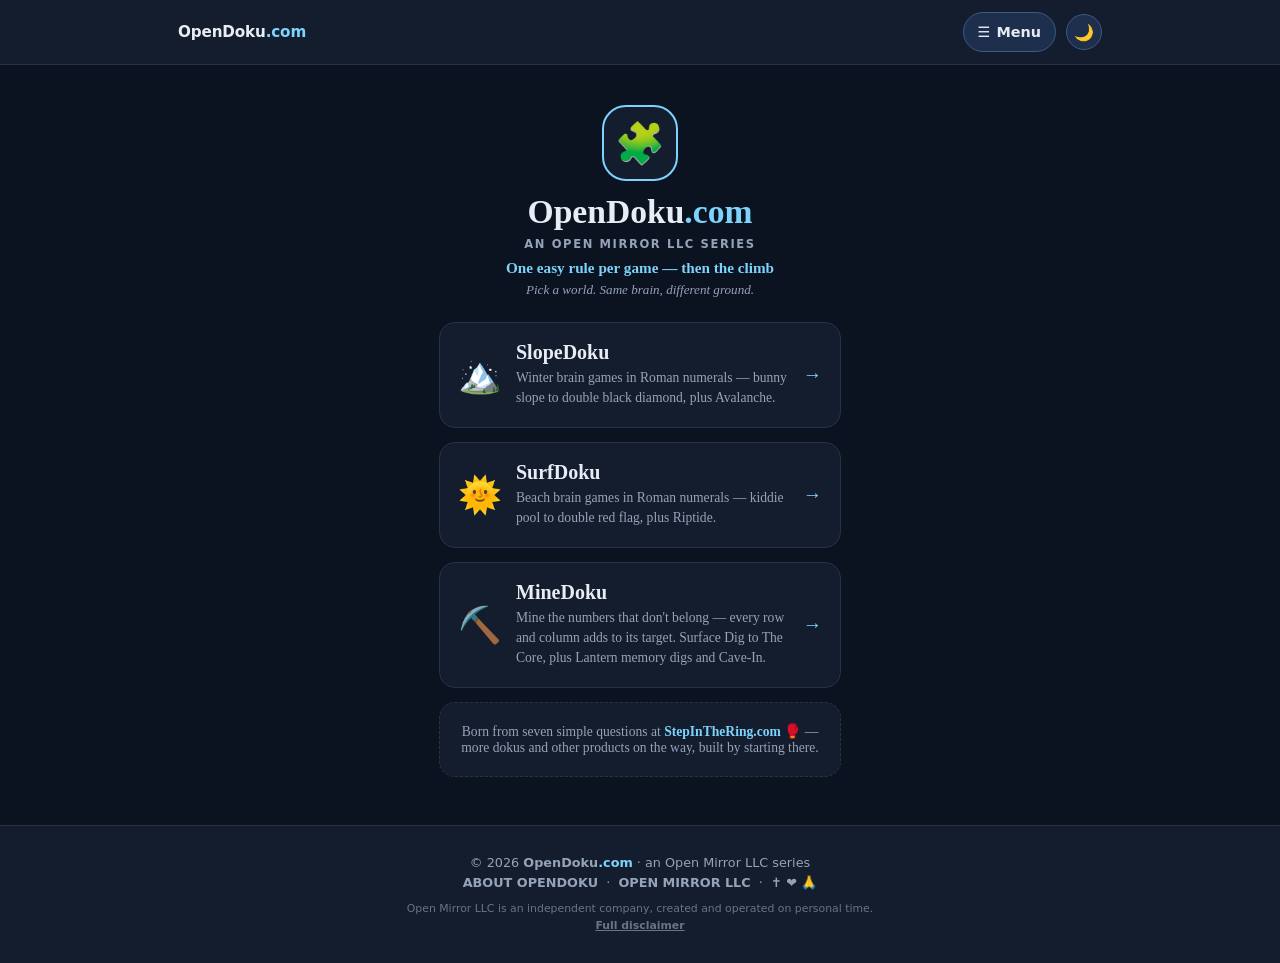
==== index.html @ 44b8541b "Site-first header on the static heads Brand is OpenDoku.com (accent .com) and goes to the games inde" ====
<!DOCTYPE html>
<html lang="en">
<head>
<!-- Google tag (gtag.js) -->
<script async src="https://www.googletagmanager.com/gtag/js?id=G-PLCVJ82B8T"></script>
<script>
  window.dataLayer = window.dataLayer || [];
  function gtag(){dataLayer.push(arguments);}
  gtag('js', new Date());
  gtag('config', 'G-PLCVJ82B8T');
</script>
<meta charset="UTF-8">
<meta name="viewport" content="width=device-width, initial-scale=1.0">
<title>OpenDoku</title>
<meta name="description" content="OpenDoku, the Open Mirror puzzle-games series. SlopeDoku (winter), SurfDoku (beach), and MineDoku (underground number digs) — each starts with one easy rule and climbs. More dokus on the way.">
<meta property="og:title" content="OpenDoku — the puzzle-games family">
<meta property="og:description" content="SlopeDoku, SurfDoku, and more dokus to come — easy starts, two-puzzle summits. An Open Mirror LLC series.">
<link rel="icon" href="data:image/svg+xml,<svg xmlns='http://www.w3.org/2000/svg' viewBox='0 0 100 100'><text y='.9em' font-size='90'>🧩</text></svg>">
<meta name="theme-color" content="#0b1220">
<style>
  :root{
    --bg:#0b1220; --panel:#141d2e; --border:#26324c;
    --ink:#e8edf5; --dim:#94a3b8; --accent:#7dd3fc;
    --btn:#1e2f4d; --btnbd:#3a5a80;
  }
  [data-theme="light"]{
    --bg:#fefcf9; --panel:#ffffff; --border:#e4e4e7;
    --ink:#1c1917; --dim:#57534e; --accent:#0284c7;
    --btn:#f4f4f5; --btnbd:#d4d4d8;
  }
  *{box-sizing:border-box;}
  body{
    margin:0; min-height:100vh; background:var(--bg); color:var(--ink);
    font-family:Georgia,'Times New Roman',serif;
    display:flex; flex-direction:column; align-items:center;
  }
  button{font-family:inherit; color:var(--ink); background:var(--btn); border:1px solid var(--btnbd); border-radius:10px; padding:10px 14px; cursor:pointer;}
  .om-bar{width:100%; background:var(--panel); border-bottom:1px solid var(--border); font-family:system-ui,sans-serif;}
  .om-in{max-width:960px; margin:0 auto; padding:12px 18px; display:flex; align-items:center; justify-content:space-between; gap:10px;}
  .om-bar a{font-weight:800; font-size:.95rem; color:var(--ink); text-decoration:none;}
  .om-bar .right{display:flex; align-items:center; gap:10px;}
  .om-bar .site{font-size:.7rem; font-weight:900; letter-spacing:.18em; color:var(--dim);}
  #themeBtn{border-radius:50%; width:36px; height:36px; padding:0; font-size:1rem;}
  .app{width:100%; max-width:430px; padding:14px 14px 48px; margin:0 auto;}
  .hero{text-align:center; padding:26px 0 10px;}
  .brand{width:76px; height:76px; margin:0 auto 12px; border-radius:24px; background:var(--panel); border:2px solid var(--accent); display:flex; align-items:center; justify-content:center; font-size:2.5rem;}
  h1{font-size:2.1rem; margin:0;}
  h1 span{color:var(--accent);}
  .series{margin:6px 0 0; font-size:.72rem; font-weight:900; letter-spacing:.14em; text-transform:uppercase; color:var(--dim); font-family:system-ui,sans-serif;}
  .tag{margin:8px 0 0; font-size:.95rem; font-weight:bold; color:var(--accent);}
  .sub{margin:5px 0 0; font-size:.82rem; color:var(--dim); font-style:italic;}
  .game{display:block; background:var(--panel); border:1px solid var(--border); border-radius:16px; padding:18px; margin-top:14px; text-decoration:none; color:var(--ink);}
  .game:hover{border-color:var(--accent);}
  .game .row{display:flex; align-items:center; gap:14px;}
  .game .ico{font-size:2.2rem;}
  .game h2{margin:0; font-size:1.25rem;}
  .game p{margin:4px 0 0; font-size:.85rem; color:var(--dim); line-height:1.5;}
  .game .go{margin-left:auto; color:var(--accent); font-weight:bold; font-size:1.2rem;}
  .next{border-style:dashed; text-align:center; color:var(--dim); font-size:.85rem; padding:20px;}
  .om-foot{width:100%; margin-top:auto; background:var(--panel); border-top:1px solid var(--border); font-family:system-ui,sans-serif; font-size:.8rem; color:var(--dim);}
  .om-foot .om-in{display:block; text-align:center; padding:24px 18px 28px;}
  .om-foot a{text-decoration:none; font-weight:900; color:var(--dim);}
  .om-foot p{margin:5px 0;}
  .om-foot .om-disc{font-size:.68rem;opacity:.65;max-width:480px;margin:10px auto 0;line-height:1.6;}
  /* om-fam-standard: match the Open Mirror family menu (pill trigger + rows) */
  #gamesBtn{display:inline-flex; align-items:center; gap:6px; width:auto; min-height:40px; padding:8px 14px; border-radius:999px; font-size:.9rem; font-weight:900; font-family:system-ui,sans-serif;}
  @media(max-width:640px){#gamesBtn .lbl{display:none;}}
  .om-in{position:relative;}
  .menuwrap{position:static; display:inline-flex;}
  #gamesMenu{position:absolute; right:16px; top:calc(100% + 8px); width:230px; max-width:calc(100vw - 2rem); max-height:min(70vh,30rem); overflow-y:auto; overflow-x:hidden; background:var(--panel); border:1px solid var(--border); border-radius:16px; padding:8px; z-index:60; box-shadow:0 20px 40px rgba(0,0,0,.4); font-family:system-ui,sans-serif; text-align:left;}
  #gamesMenu[hidden]{display:none;}
  #gamesMenu a{display:flex; align-items:center; gap:10px; min-height:44px; box-sizing:border-box; padding:10px 14px; border-radius:12px; font-weight:600; font-size:.92rem; color:var(--ink); text-decoration:none;}
  #gamesMenu a:hover{background:var(--btn);}
  #gamesMenu .sep{border-top:1px solid var(--border); margin:6px 4px;}
</style>
  <!-- Refresh starts at the top (Open Mirror family standard): opt out of the
       browser's reload scroll restore only; back/forward + #anchors stay native. -->
  <script>(function(){try{var n=performance.getEntriesByType("navigation")[0];if(!n||n.type!=="reload"||location.hash)return;var armed=true,poll;var disarm=function(){armed=false;clearInterval(poll);removeEventListener("scroll",clamp,true);};var clamp=function(){if(armed&&(window.scrollY||window.scrollX))window.scrollTo(0,0);};addEventListener("scroll",clamp,true);["wheel","touchstart","keydown","pointerdown"].forEach(function(t){addEventListener(t,disarm,{once:true,capture:true,passive:true});});window.scrollTo(0,0);poll=setInterval(clamp,100);addEventListener("load",function(){setTimeout(function(){clamp();disarm();},250);},{once:true});setTimeout(disarm,8000);}catch(e){}})();</script>
</head>
<body data-theme="dark">

<header class="om-bar">
  <div class="om-in">
    <a href="/" style="letter-spacing:-0.01em">OpenDoku<span style="color:var(--accent)">.com</span></a>
    <span class="right">
      <span class="menuwrap">
        <button id="gamesBtn" title="Menu" aria-haspopup="true" aria-expanded="false">☰<span class="lbl"> Menu</span></button>
        <nav id="gamesMenu" hidden>
          <a href="/">🧩 All games</a>
          <a href="/slopedoku/">🏔️ SlopeDoku</a>
          <a href="/surfdoku/">🌞 SurfDoku</a>
          <a href="/minedoku/">⛏️ MineDoku</a>
          <div class="sep" aria-hidden="true"></div>
          <a href="/about/">About OpenDoku</a>
          <div class="sep" aria-hidden="true"></div>
          <a href="https://openmirrorllc.com">🪞 All Open Mirror projects</a>
          <a href="https://crossheartpray.com">✝️ CrossHeartPray</a>
        </nav>
      </span>

      <button id="themeBtn" title="Light / dark">🌙</button>
    </span>
  </div>
</header>

<div class="app">
  <div class="hero">
    <div class="brand" aria-hidden="true">🧩</div>
    <h1>OpenDoku<span>.com</span></h1>
    <p class="series">An Open Mirror LLC series</p>
    <p class="tag">One easy rule per game — then the climb</p>
    <p class="sub">Pick a world. Same brain, different ground.</p>
  </div>

  <a class="game" href="/slopedoku/">
    <div class="row">
      <span class="ico">🏔️</span>
      <span>
        <h2>SlopeDoku</h2>
        <p>Winter brain games in Roman numerals — bunny slope to double black diamond, plus Avalanche.</p>
      </span>
      <span class="go">→</span>
    </div>
  </a>

  <a class="game" href="/surfdoku/">
    <div class="row">
      <span class="ico">🌞</span>
      <span>
        <h2>SurfDoku</h2>
        <p>Beach brain games in Roman numerals — kiddie pool to double red flag, plus Riptide.</p>
      </span>
      <span class="go">→</span>
    </div>
  </a>

    <a class="game" href="/minedoku/">
    <div class="row">
      <span class="ico">⛏️</span>
      <span>
        <h2>MineDoku</h2>
        <p>Mine the numbers that don't belong — every row and column adds to its target. Surface Dig to The Core, plus Lantern memory digs and Cave-In.</p>
      </span>
      <span class="go">→</span>
    </div>
  </a>

<!-- __DOKU_CARDS_END__ : the StepInTheRing Game Engine inserts new game cards
       above this marker when it publishes a doku. Don't remove it. -->
  <div class="game next">
    Born from seven simple questions at
    <a href="https://stepinthering.com" style="color:var(--accent); font-weight:bold; text-decoration:none">StepInTheRing.com</a> 🥊
    — more dokus and other products on the way, built by starting there.
  </div>
</div>

<footer class="om-foot">
  <div class="om-in">
    <p>© 2026 <b>OpenDoku<span style="color:var(--accent)">.com</span></b> · an Open Mirror LLC series</p>
    <p>
      <a href="/about/">ABOUT OPENDOKU</a>
      &nbsp;·&nbsp;
      <a href="https://openmirrorllc.com" target="_blank" rel="noopener noreferrer">OPEN MIRROR LLC</a>
      &nbsp;·&nbsp;
      <a href="https://crossheartpray.com" target="_blank" rel="noopener noreferrer" title="CrossHeartPray">✝️ ❤️ 🙏</a>
    </p>
    <p class="om-disc"><span style="display:inline-block">Open Mirror LLC is an independent company,</span> <span style="display:inline-block">created and operated on personal time.</span> <a href="https://openmirrorllc.com/disclaimer" target="_blank" rel="noopener noreferrer" style="display:inline-block;font-weight:700;text-decoration:underline">Full disclaimer</a></p>
  </div>
</footer>

<script>
(function(){
  const b=document.getElementById('themeBtn');
  function apply(t){document.body.dataset.theme=t; document.documentElement.dataset.omTheme=t; b.textContent=t==='dark'?'🌙':'☀️';}
  apply(localStorage.getItem('om-theme')==='light'?'light':'dark');
  b.addEventListener('click',()=>{const t=document.body.dataset.theme==='dark'?'light':'dark'; localStorage.setItem('om-theme',t); apply(t);});
})();
</script>
<script>(function(){
  var b=document.getElementById('gamesBtn'), m=document.getElementById('gamesMenu');
  if(!b||!m)return;
  b.addEventListener('click',function(e){e.stopPropagation(); m.hidden=!m.hidden; b.setAttribute('aria-expanded',String(!m.hidden));});
  document.addEventListener('click',function(e){if(!m.hidden && !m.contains(e.target)){m.hidden=true; b.setAttribute('aria-expanded','false');}});
  document.addEventListener('keydown',function(e){if(e.key==='Escape' && !m.hidden){m.hidden=true; b.setAttribute('aria-expanded','false'); b.focus();}});
})();</script>

</body>
</html>
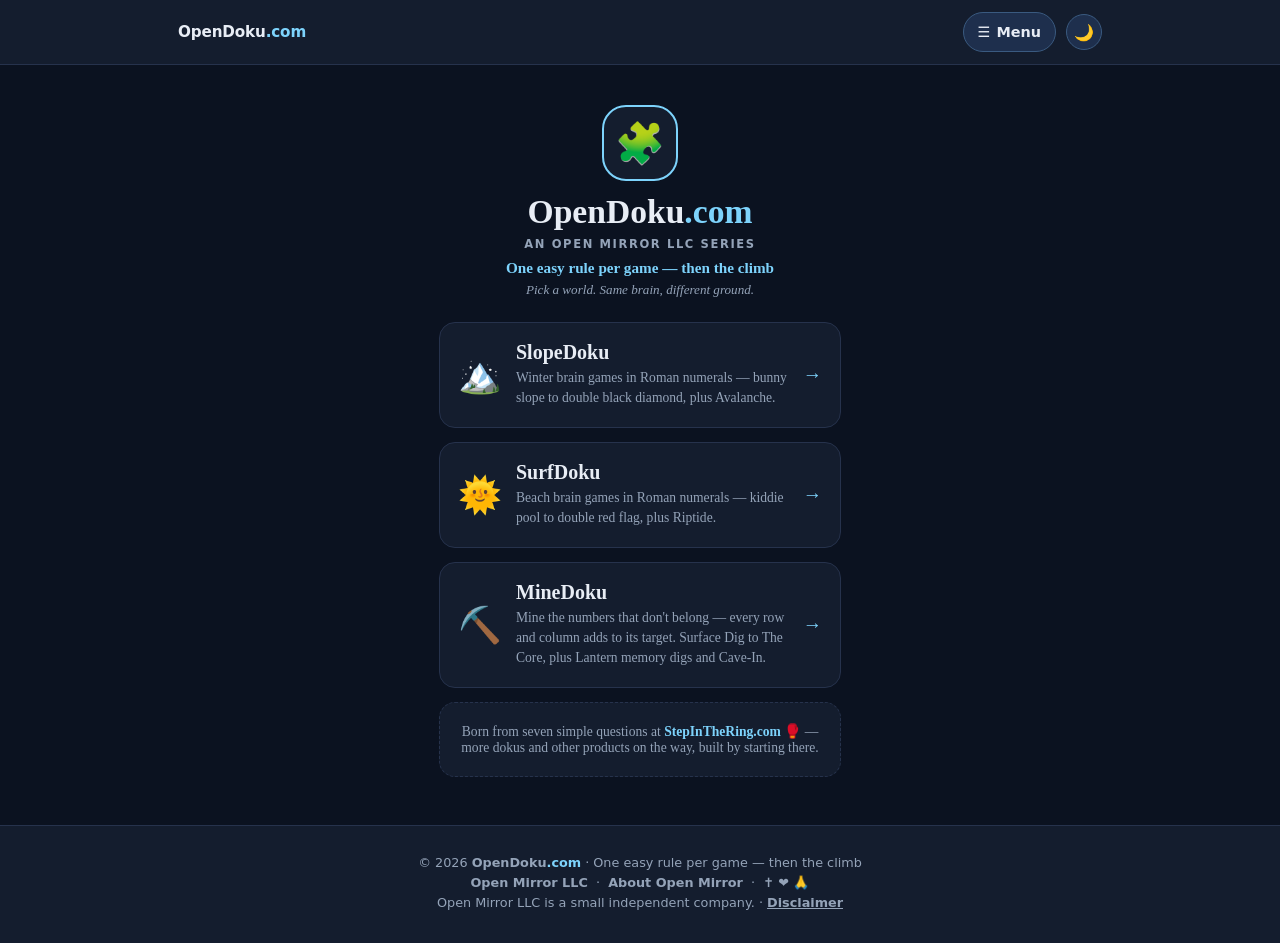
==== commit e44e1a90: "Standardize nav/footer across static games: remove family menu items; apply 3-line footer standard -" ====
--- a/index.html
+++ b/index.html
@@ -16,6 +16,8 @@
 <meta property="og:title" content="OpenDoku — the puzzle-games family">
 <meta property="og:description" content="SlopeDoku, SurfDoku, and more dokus to come — easy starts, two-puzzle summits. An Open Mirror LLC series.">
 <link rel="icon" href="data:image/svg+xml,<svg xmlns='http://www.w3.org/2000/svg' viewBox='0 0 100 100'><text y='.9em' font-size='90'>🧩</text></svg>">
+<link rel="manifest" href="/manifest.json">
+<link rel="apple-touch-icon" href="/icons/apple-touch-icon.png">
 <meta name="theme-color" content="#0b1220">
 <style>
   :root{
@@ -92,9 +94,6 @@
           <a href="/minedoku/">⛏️ MineDoku</a>
           <div class="sep" aria-hidden="true"></div>
           <a href="/about/">About OpenDoku</a>
-          <div class="sep" aria-hidden="true"></div>
-          <a href="https://openmirrorllc.com">🪞 All Open Mirror projects</a>
-          <a href="https://crossheartpray.com">✝️ CrossHeartPray</a>
         </nav>
       </span>
 
@@ -156,15 +155,18 @@
 
 <footer class="om-foot">
   <div class="om-in">
-    <p>© 2026 <b>OpenDoku<span style="color:var(--accent)">.com</span></b> · an Open Mirror LLC series</p>
+    <!-- Line 1: OpenDoku site identity -->
+    <p>© 2026 <b>OpenDoku<span style="color:var(--accent)">.com</span></b> · One easy rule per game — then the climb</p>
+    <!-- Line 2: Family standard — Open Mirror LLC · About Open Mirror · CrossHeartPray -->
     <p>
-      <a href="/about/">ABOUT OPENDOKU</a>
+      <a href="https://openmirrorllc.com" target="_blank" rel="noopener noreferrer">Open Mirror LLC</a>
       &nbsp;·&nbsp;
-      <a href="https://openmirrorllc.com" target="_blank" rel="noopener noreferrer">OPEN MIRROR LLC</a>
+      <a href="https://openmirrorllc.com/about-open-mirror" target="_blank" rel="noopener noreferrer">About Open Mirror</a>
       &nbsp;·&nbsp;
-      <a href="https://crossheartpray.com" target="_blank" rel="noopener noreferrer" title="CrossHeartPray">✝️ ❤️ 🙏</a>
+      <a href="https://crossheartpray.com" target="_blank" rel="noopener noreferrer" title="Visit CrossHeartPray">✝️ ❤️ 🙏</a>
     </p>
-    <p class="om-disc"><span style="display:inline-block">Open Mirror LLC is an independent company,</span> <span style="display:inline-block">created and operated on personal time.</span> <a href="https://openmirrorllc.com/disclaimer" target="_blank" rel="noopener noreferrer" style="display:inline-block;font-weight:700;text-decoration:underline">Full disclaimer</a></p>
+    <!-- Line 3: Family standard — independence statement and disclaimer -->
+    <p><span style="display:inline-block">Open Mirror LLC is a small independent company.</span> <span style="display:inline-block">·</span> <a href="https://openmirrorllc.com/disclaimer" target="_blank" rel="noopener noreferrer" style="font-weight:700;text-decoration:underline">Disclaimer</a></p>
   </div>
 </footer>
 
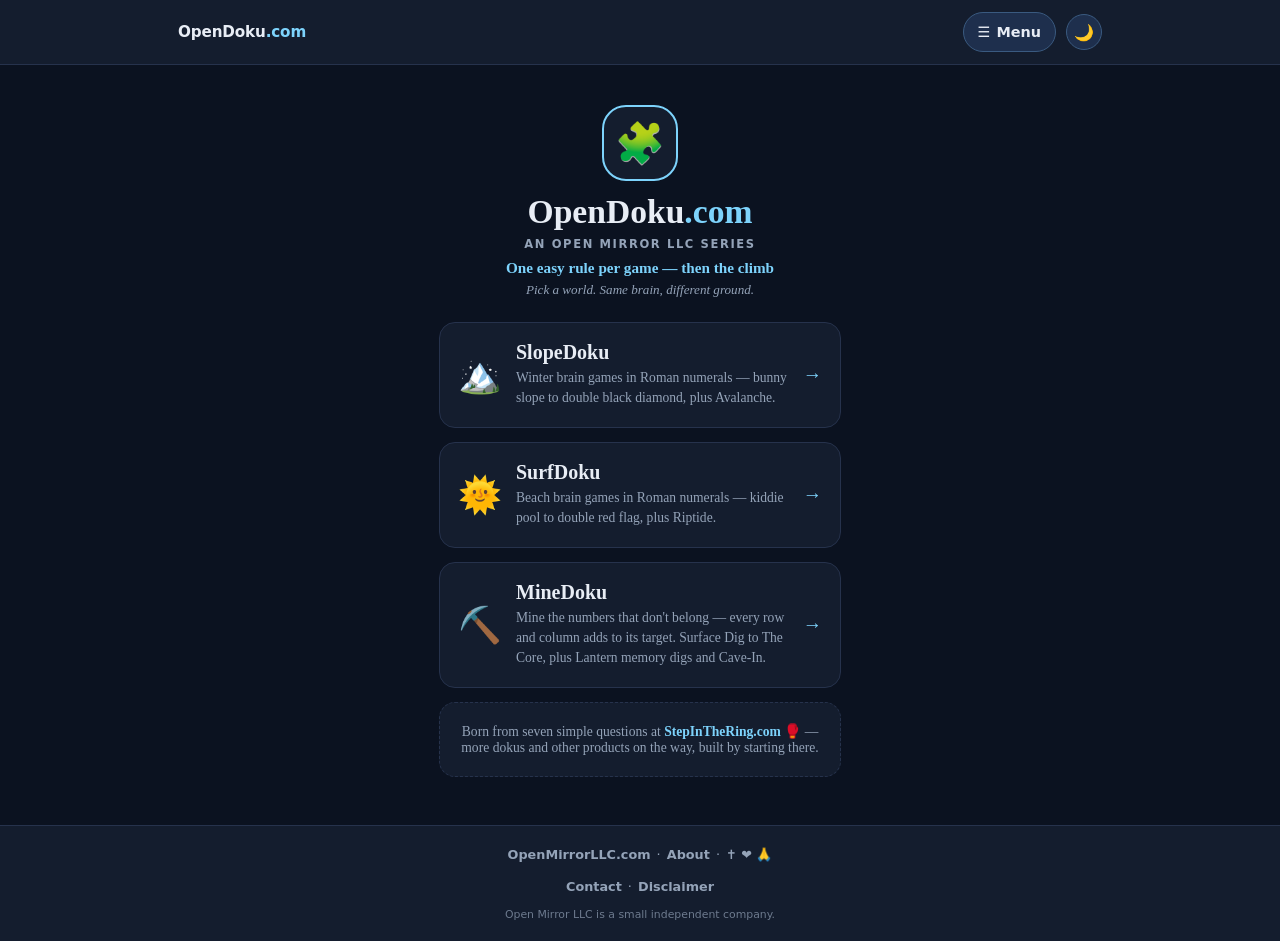
==== commit 769acddf: "Family three-line footer across all pages + About Contact/Disclaimer cards Line 1: OpenMirrorLLC.com" ====
--- a/index.html
+++ b/index.html
@@ -60,10 +60,10 @@
   .game .go{margin-left:auto; color:var(--accent); font-weight:bold; font-size:1.2rem;}
   .next{border-style:dashed; text-align:center; color:var(--dim); font-size:.85rem; padding:20px;}
   .om-foot{width:100%; margin-top:auto; background:var(--panel); border-top:1px solid var(--border); font-family:system-ui,sans-serif; font-size:.8rem; color:var(--dim);}
-  .om-foot .om-in{display:block; text-align:center; padding:24px 18px 28px;}
-  .om-foot a{text-decoration:none; font-weight:900; color:var(--dim);}
+  .om-foot .om-in{display:block; text-align:center; padding:10px 16px calc(18px + env(safe-area-inset-bottom,0px));}
+  .om-foot a{display:inline-block;padding:6px 2px;text-decoration:none; font-weight:900; color:var(--dim);}
   .om-foot p{margin:5px 0;}
-  .om-foot .om-disc{font-size:.68rem;opacity:.65;max-width:480px;margin:10px auto 0;line-height:1.6;}
+  .om-foot .om-sub a{font-weight:700;}.om-foot .om-legal{font-size:.68rem;opacity:.7;margin:6px auto 0;line-height:1.6;}.om-foot a:focus-visible{outline:2px solid var(--dim);outline-offset:2px;}.om-foot a:hover{text-decoration:underline;text-underline-offset:4px;}
   /* om-fam-standard: match the Open Mirror family menu (pill trigger + rows) */
   #gamesBtn{display:inline-flex; align-items:center; gap:6px; width:auto; min-height:40px; padding:8px 14px; border-radius:999px; font-size:.9rem; font-weight:900; font-family:system-ui,sans-serif;}
   @media(max-width:640px){#gamesBtn .lbl{display:none;}}
@@ -155,18 +155,14 @@
 
 <footer class="om-foot">
   <div class="om-in">
-    <!-- Line 1: OpenDoku site identity -->
-    <p>© 2026 <b>OpenDoku<span style="color:var(--accent)">.com</span></b> · One easy rule per game — then the climb</p>
-    <!-- Line 2: Family standard — Open Mirror LLC · About Open Mirror · CrossHeartPray -->
-    <p>
-      <a href="https://openmirrorllc.com" target="_blank" rel="noopener noreferrer">Open Mirror LLC</a>
-      &nbsp;·&nbsp;
-      <a href="https://openmirrorllc.com/about-open-mirror" target="_blank" rel="noopener noreferrer">About Open Mirror</a>
-      &nbsp;·&nbsp;
-      <a href="https://crossheartpray.com" target="_blank" rel="noopener noreferrer" title="Visit CrossHeartPray">✝️ ❤️ 🙏</a>
-    </p>
-    <!-- Line 3: Family standard — independence statement and disclaimer -->
-    <p><span style="display:inline-block">Open Mirror LLC is a small independent company.</span> <span style="display:inline-block">·</span> <a href="https://openmirrorllc.com/disclaimer" target="_blank" rel="noopener noreferrer" style="font-weight:700;text-decoration:underline">Disclaimer</a></p>
+    <nav aria-label="Open Mirror LLC">
+      <p><a href="https://openmirrorllc.com">OpenMirrorLLC.com</a> <span aria-hidden="true">·</span>
+        <a href="/about/">About</a> <span aria-hidden="true">·</span>
+        <a href="https://crossheartpray.com" aria-label="Visit CrossHeartPray"><span aria-hidden="true">✝️ ❤️ 🙏</span></a></p>
+      <p class="om-sub"><a href="/about/#contact">Contact</a> <span aria-hidden="true">·</span>
+        <a href="/about/#disclaimer">Disclaimer</a></p>
+    </nav>
+    <p class="om-legal">Open Mirror LLC is a small independent company.</p>
   </div>
 </footer>
 
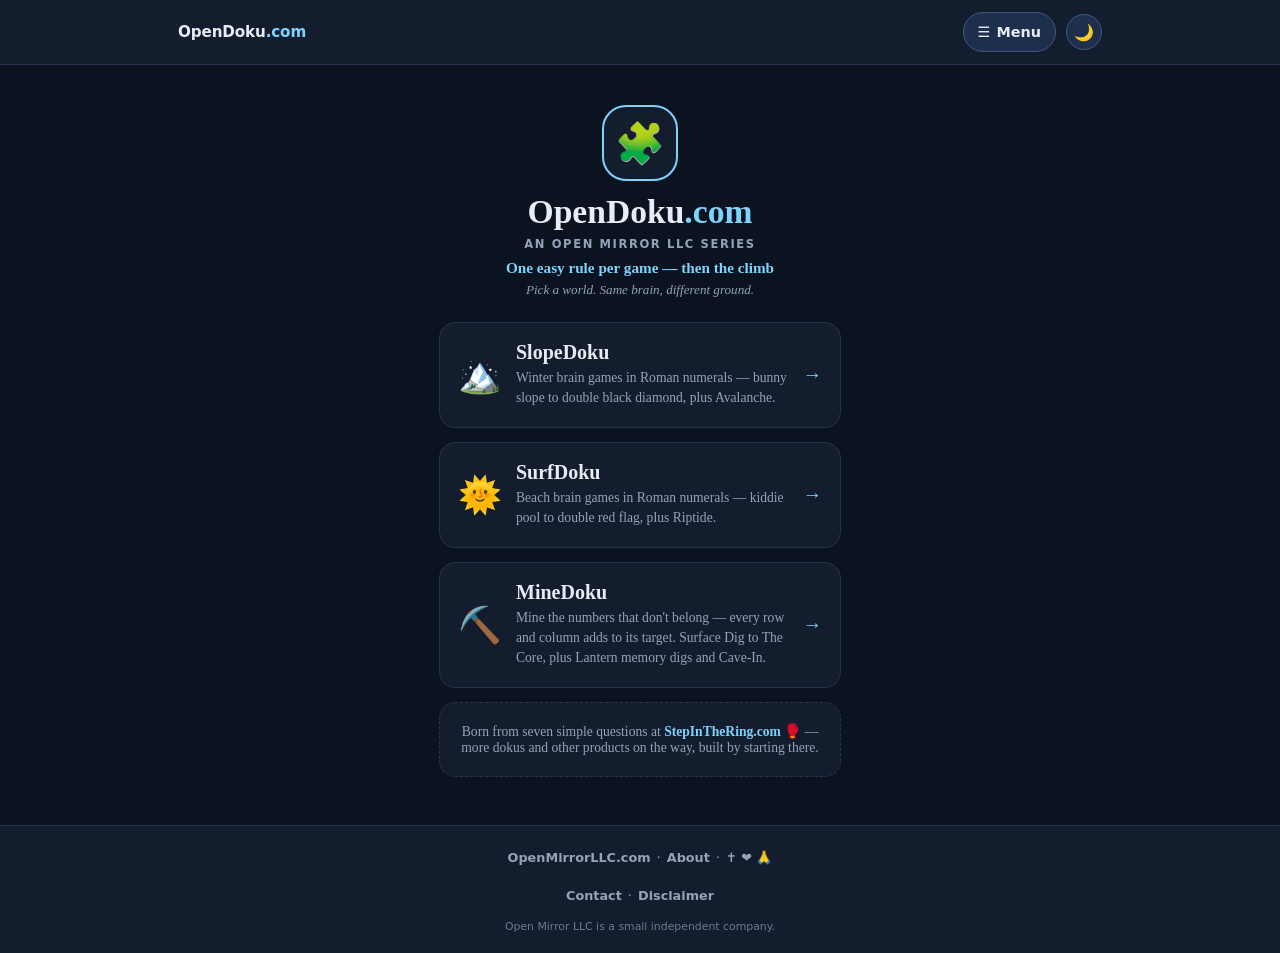
==== commit b3632373: "Footer tap targets: 9px vertical link padding to match the family Co-Authored-By: Claude Fable 5 <no" ====
--- a/index.html
+++ b/index.html
@@ -61,7 +61,7 @@
   .next{border-style:dashed; text-align:center; color:var(--dim); font-size:.85rem; padding:20px;}
   .om-foot{width:100%; margin-top:auto; background:var(--panel); border-top:1px solid var(--border); font-family:system-ui,sans-serif; font-size:.8rem; color:var(--dim);}
   .om-foot .om-in{display:block; text-align:center; padding:10px 16px calc(18px + env(safe-area-inset-bottom,0px));}
-  .om-foot a{display:inline-block;padding:6px 2px;text-decoration:none; font-weight:900; color:var(--dim);}
+  .om-foot a{display:inline-block;padding:9px 2px;text-decoration:none; font-weight:900; color:var(--dim);}
   .om-foot p{margin:5px 0;}
   .om-foot .om-sub a{font-weight:700;}.om-foot .om-legal{font-size:.68rem;opacity:.7;margin:6px auto 0;line-height:1.6;}.om-foot a:focus-visible{outline:2px solid var(--dim);outline-offset:2px;}.om-foot a:hover{text-decoration:underline;text-underline-offset:4px;}
   /* om-fam-standard: match the Open Mirror family menu (pill trigger + rows) */
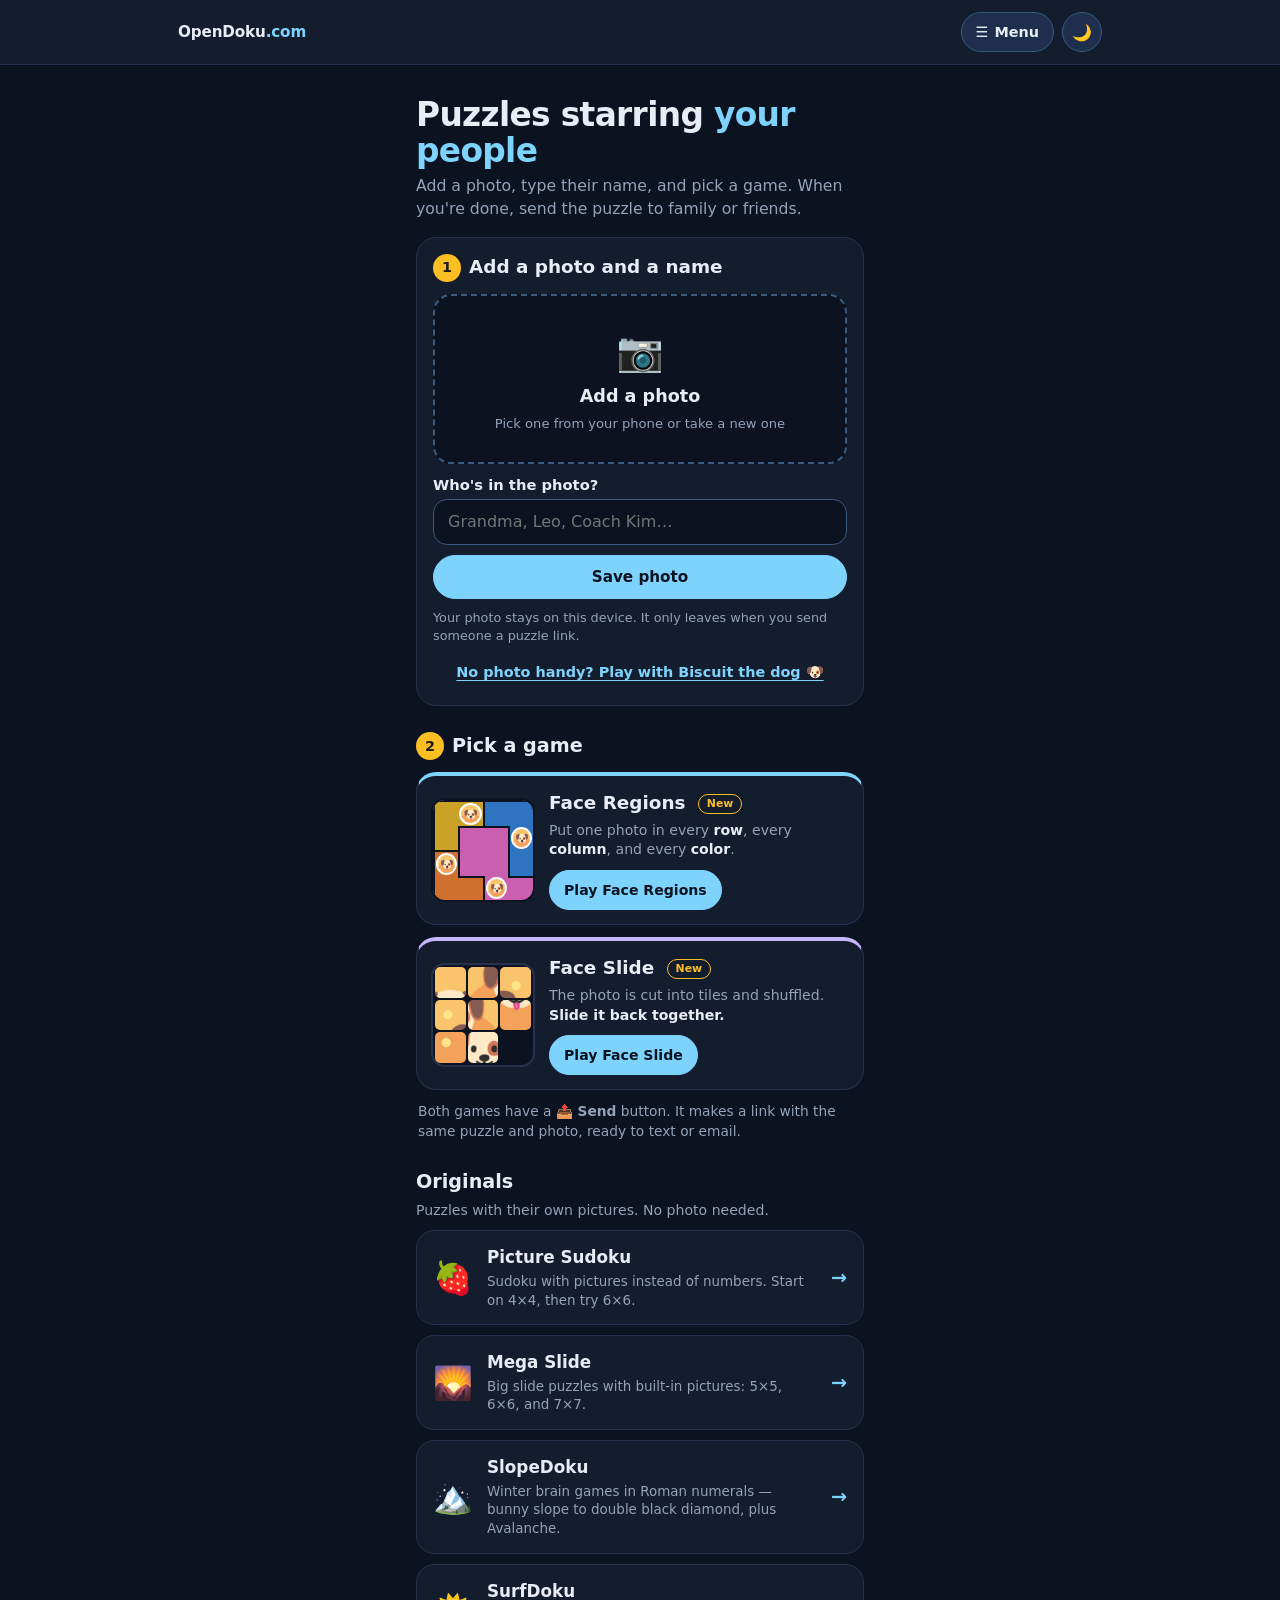
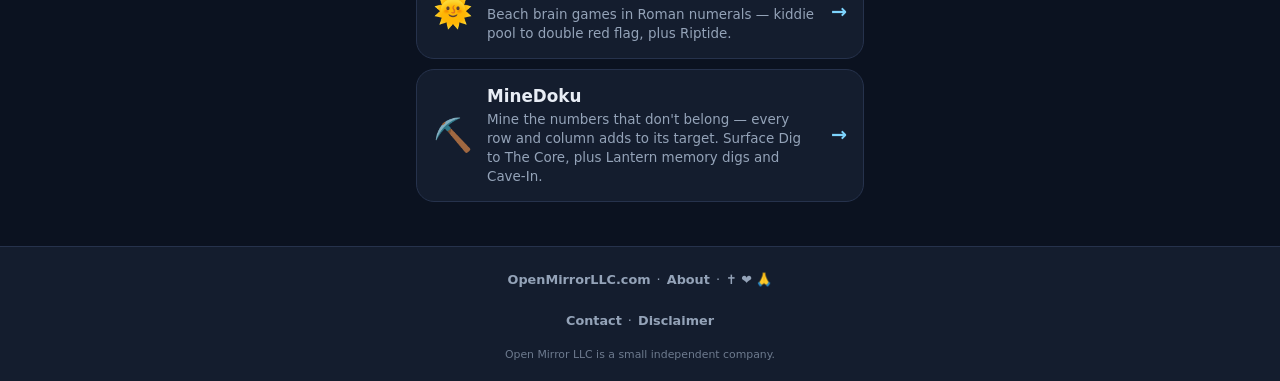
==== commit 524b677e: "Photo puzzles: Face Regions and Face Slide, plus two new Originals OpenDoku now starts with a photo " ====
--- a/index.html
+++ b/index.html
@@ -10,70 +10,56 @@
   gtag('config', 'G-PLCVJ82B8T');
 </script>
 <meta charset="UTF-8">
-<meta name="viewport" content="width=device-width, initial-scale=1.0">
+<meta name="viewport" content="width=device-width, initial-scale=1.0, viewport-fit=cover">
 <title>OpenDoku</title>
-<meta name="description" content="OpenDoku, the Open Mirror puzzle-games series. SlopeDoku (winter), SurfDoku (beach), and MineDoku (underground number digs) — each starts with one easy rule and climbs. More dokus on the way.">
-<meta property="og:title" content="OpenDoku — the puzzle-games family">
-<meta property="og:description" content="SlopeDoku, SurfDoku, and more dokus to come — easy starts, two-puzzle summits. An Open Mirror LLC series.">
+<meta name="description" content="OpenDoku: photo puzzles starring your people. Add a photo and a name, play Face Regions or Face Slide, and send the puzzle to family or friends. Plus the Originals: Picture Sudoku, Mega Slide, SlopeDoku, SurfDoku, and MineDoku.">
+<meta property="og:title" content="OpenDoku — photo puzzles starring your people">
+<meta property="og:description" content="Add someone's photo and name, play Face Regions or Face Slide, then send the puzzle to family or friends.">
 <link rel="icon" href="data:image/svg+xml,<svg xmlns='http://www.w3.org/2000/svg' viewBox='0 0 100 100'><text y='.9em' font-size='90'>🧩</text></svg>">
 <link rel="manifest" href="/manifest.json">
 <link rel="apple-touch-icon" href="/icons/apple-touch-icon.png">
 <meta name="theme-color" content="#0b1220">
+<link rel="stylesheet" href="/kit/od.css">
 <style>
-  :root{
-    --bg:#0b1220; --panel:#141d2e; --border:#26324c;
-    --ink:#e8edf5; --dim:#94a3b8; --accent:#7dd3fc;
-    --btn:#1e2f4d; --btnbd:#3a5a80;
-  }
-  [data-theme="light"]{
-    --bg:#fefcf9; --panel:#ffffff; --border:#e4e4e7;
-    --ink:#1c1917; --dim:#57534e; --accent:#0284c7;
-    --btn:#f4f4f5; --btnbd:#d4d4d8;
-  }
-  *{box-sizing:border-box;}
-  body{
-    margin:0; min-height:100vh; background:var(--bg); color:var(--ink);
-    font-family:Georgia,'Times New Roman',serif;
-    display:flex; flex-direction:column; align-items:center;
-  }
-  button{font-family:inherit; color:var(--ink); background:var(--btn); border:1px solid var(--btnbd); border-radius:10px; padding:10px 14px; cursor:pointer;}
-  .om-bar{width:100%; background:var(--panel); border-bottom:1px solid var(--border); font-family:system-ui,sans-serif;}
-  .om-in{max-width:960px; margin:0 auto; padding:12px 18px; display:flex; align-items:center; justify-content:space-between; gap:10px;}
-  .om-bar a{font-weight:800; font-size:.95rem; color:var(--ink); text-decoration:none;}
-  .om-bar .right{display:flex; align-items:center; gap:10px;}
-  .om-bar .site{font-size:.7rem; font-weight:900; letter-spacing:.18em; color:var(--dim);}
-  #themeBtn{border-radius:50%; width:36px; height:36px; padding:0; font-size:1rem;}
-  .app{width:100%; max-width:430px; padding:14px 14px 48px; margin:0 auto;}
-  .hero{text-align:center; padding:26px 0 10px;}
-  .brand{width:76px; height:76px; margin:0 auto 12px; border-radius:24px; background:var(--panel); border:2px solid var(--accent); display:flex; align-items:center; justify-content:center; font-size:2.5rem;}
-  h1{font-size:2.1rem; margin:0;}
-  h1 span{color:var(--accent);}
-  .series{margin:6px 0 0; font-size:.72rem; font-weight:900; letter-spacing:.14em; text-transform:uppercase; color:var(--dim); font-family:system-ui,sans-serif;}
-  .tag{margin:8px 0 0; font-size:.95rem; font-weight:bold; color:var(--accent);}
-  .sub{margin:5px 0 0; font-size:.82rem; color:var(--dim); font-style:italic;}
-  .game{display:block; background:var(--panel); border:1px solid var(--border); border-radius:16px; padding:18px; margin-top:14px; text-decoration:none; color:var(--ink);}
-  .game:hover{border-color:var(--accent);}
+  .hero{padding:10px 0 2px;}
+  .hero .title{font-size:2.05rem;}
+  .stepnum{display:inline-flex; align-items:center; justify-content:center; width:28px; height:28px; border-radius:50%; background:var(--warm); color:#1c1917; font-weight:900; font-size:.9rem; margin-right:8px; flex-shrink:0;}
+  .make h2{display:flex; align-items:center; margin:0 0 12px; font-size:1.15rem; font-weight:900;}
+  h2.sec{display:flex; align-items:center;}
+  .saved .od-person{margin-top:0;}
+  .saved p{margin:10px 2px 0; font-size:.85rem; color:var(--dim);}
+
+  /* signature game cards */
+  .sig{display:flex; gap:14px; align-items:center; margin-top:12px; padding:14px; background:var(--panel); border:1px solid var(--border); border-top:4px solid var(--accent); border-radius:20px; color:var(--ink); text-decoration:none;}
+  .sig.slide{border-top-color:var(--violet);}
+  .sig:hover,.sig:focus-visible{border-color:var(--accent);}
+  .sig:focus-visible{outline:3px solid var(--accent); outline-offset:2px;}
+  .sig h3{margin:0; font-size:1.15rem; font-weight:900;}
+  .sig p{margin:4px 0 10px; font-size:.88rem; color:var(--dim); line-height:1.4;}
+  .sig p b{color:var(--ink);}
+  .sig .od-btn{min-height:40px; padding:8px 14px; font-size:.88rem;}
+  .sig-body{flex:1; min-width:0;}
+  .art{flex-shrink:0; width:104px; height:104px; border-radius:14px; overflow:hidden; display:grid;}
+  .art.regions{grid-template-columns:repeat(4,1fr); border:2px solid var(--line); background:var(--line); gap:0;}
+  .art.regions i{display:flex; align-items:center; justify-content:center; border:0 solid var(--line);}
+  .art.regions i.t{border-top-width:2px;} .art.regions i.l{border-left-width:2px;}
+  .art.regions i.a{background:var(--r0);} .art.regions i.b{background:var(--r5);} .art.regions i.c{background:var(--r3);} .art.regions i.d{background:var(--r1);}
+  .art.regions i.f::after{content:""; width:78%; height:78%; border-radius:50%; background-image:var(--photo); background-size:cover; background-position:center; border:2px solid #fff;}
+  .art.slide{grid-template-columns:repeat(3,1fr); gap:2px; background:var(--well); padding:2px; border:2px solid var(--border);}
+  .art.slide i{border-radius:5px; background-image:var(--photo); background-size:300% 300%;}
+  .art.slide i.gap{background:none;}
+  .send-note{margin:12px 2px 0; font-size:.86rem; color:var(--dim);}
+
+  /* Originals (the StepInTheRing Game Engine adds cards in this same shape) */
+  .game{display:block; background:var(--panel); border:1px solid var(--border); border-radius:18px; padding:14px 16px; margin-top:10px; text-decoration:none; color:var(--ink);}
+  .game:hover,.game:focus-visible{border-color:var(--accent);}
+  .game:focus-visible{outline:3px solid var(--accent); outline-offset:2px;}
   .game .row{display:flex; align-items:center; gap:14px;}
-  .game .ico{font-size:2.2rem;}
-  .game h2{margin:0; font-size:1.25rem;}
-  .game p{margin:4px 0 0; font-size:.85rem; color:var(--dim); line-height:1.5;}
-  .game .go{margin-left:auto; color:var(--accent); font-weight:bold; font-size:1.2rem;}
-  .next{border-style:dashed; text-align:center; color:var(--dim); font-size:.85rem; padding:20px;}
-  .om-foot{width:100%; margin-top:auto; background:var(--panel); border-top:1px solid var(--border); font-family:system-ui,sans-serif; font-size:.8rem; color:var(--dim);}
-  .om-foot .om-in{display:block; text-align:center; padding:10px 16px calc(18px + env(safe-area-inset-bottom,0px));}
-  .om-foot a{display:inline-block;padding:9px 2px;text-decoration:none; font-weight:900; color:var(--dim);}
-  .om-foot p{margin:5px 0;}
-  .om-foot .om-sub a{font-weight:700;}.om-foot .om-legal{font-size:.68rem;opacity:.7;margin:6px auto 0;line-height:1.6;}.om-foot a:focus-visible{outline:2px solid var(--dim);outline-offset:2px;}.om-foot a:hover{text-decoration:underline;text-underline-offset:4px;}
-  /* om-fam-standard: match the Open Mirror family menu (pill trigger + rows) */
-  #gamesBtn{display:inline-flex; align-items:center; gap:6px; width:auto; min-height:40px; padding:8px 14px; border-radius:999px; font-size:.9rem; font-weight:900; font-family:system-ui,sans-serif;}
-  @media(max-width:640px){#gamesBtn .lbl{display:none;}}
-  .om-in{position:relative;}
-  .menuwrap{position:static; display:inline-flex;}
-  #gamesMenu{position:absolute; right:16px; top:calc(100% + 8px); width:230px; max-width:calc(100vw - 2rem); max-height:min(70vh,30rem); overflow-y:auto; overflow-x:hidden; background:var(--panel); border:1px solid var(--border); border-radius:16px; padding:8px; z-index:60; box-shadow:0 20px 40px rgba(0,0,0,.4); font-family:system-ui,sans-serif; text-align:left;}
-  #gamesMenu[hidden]{display:none;}
-  #gamesMenu a{display:flex; align-items:center; gap:10px; min-height:44px; box-sizing:border-box; padding:10px 14px; border-radius:12px; font-weight:600; font-size:.92rem; color:var(--ink); text-decoration:none;}
-  #gamesMenu a:hover{background:var(--btn);}
-  #gamesMenu .sep{border-top:1px solid var(--border); margin:6px 4px;}
+  .game .ico{font-size:2rem; flex-shrink:0;}
+  .game h2{margin:0; font-size:1.05rem; font-weight:900;}
+  .game p{margin:3px 0 0; font-size:.84rem; color:var(--dim); line-height:1.4;}
+  .game .go{margin-left:auto; color:var(--accent); font-weight:900; font-size:1.2rem; flex-shrink:0;}
+  @media (max-width:360px){ .art{width:84px; height:84px;} .sig{gap:10px; padding:12px;} }
 </style>
   <!-- Refresh starts at the top (Open Mirror family standard): opt out of the
        browser's reload scroll restore only; back/forward + #anchors stay native. -->
@@ -89,6 +75,11 @@
         <button id="gamesBtn" title="Menu" aria-haspopup="true" aria-expanded="false">☰<span class="lbl"> Menu</span></button>
         <nav id="gamesMenu" hidden>
           <a href="/">🧩 All games</a>
+          <a href="/face-regions/">🎨 Face Regions</a>
+          <a href="/face-slide/">🖼️ Face Slide</a>
+          <div class="sep" aria-hidden="true"></div>
+          <a href="/picture-sudoku/">🍓 Picture Sudoku</a>
+          <a href="/mega-slide/">🌄 Mega Slide</a>
           <a href="/slopedoku/">🏔️ SlopeDoku</a>
           <a href="/surfdoku/">🌞 SurfDoku</a>
           <a href="/minedoku/">⛏️ MineDoku</a>
@@ -96,20 +87,76 @@
           <a href="/about/">About OpenDoku</a>
         </nav>
       </span>
-
-      <button id="themeBtn" title="Light / dark">🌙</button>
+      <button id="themeBtn" class="roundbtn" title="Light / dark">🌙</button>
     </span>
   </div>
 </header>
 
-<div class="app">
-  <div class="hero">
-    <div class="brand" aria-hidden="true">🧩</div>
-    <h1>OpenDoku<span>.com</span></h1>
-    <p class="series">An Open Mirror LLC series</p>
-    <p class="tag">One easy rule per game — then the climb</p>
-    <p class="sub">Pick a world. Same brain, different ground.</p>
-  </div>
+<main class="app">
+  <section class="hero">
+    <h1 class="title">Puzzles starring <span>your people</span></h1>
+    <p class="lede">Add a photo, type their name, and pick a game. When you're done, send the puzzle to family or friends.</p>
+  </section>
+
+  <section id="make" class="od-card make" aria-labelledby="makeTitle">
+    <h2 id="makeTitle"><span class="stepnum" aria-hidden="true">1</span>Add a photo and a name</h2>
+    <div id="makeBody"></div>
+  </section>
+
+  <h2 class="sec"><span class="stepnum" aria-hidden="true">2</span>Pick a game</h2>
+
+  <a class="sig" href="/face-regions/" id="sigRegions">
+    <div class="art regions" aria-hidden="true">
+      <i class="a t l"></i><i class="a t f"></i><i class="b t l"></i><i class="b t"></i>
+      <i class="a l"></i><i class="c t l"></i><i class="c t"></i><i class="b l f"></i>
+      <i class="d t l f"></i><i class="c l"></i><i class="c"></i><i class="b l"></i>
+      <i class="d l"></i><i class="d t"></i><i class="c l f"></i><i class="c t"></i>
+    </div>
+    <div class="sig-body">
+      <h3>Face Regions <span class="badge-new">New</span></h3>
+      <p id="regionsText">Put one photo in every <b>row</b>, every <b>column</b>, and every <b>color</b>.</p>
+      <span class="od-btn primary" id="regionsGo">Play Face Regions</span>
+    </div>
+  </a>
+
+  <a class="sig slide" href="/face-slide/" id="sigSlide">
+    <div class="art slide" aria-hidden="true">
+      <i style="background-position:50% 0%"></i><i style="background-position:0% 50%"></i><i style="background-position:100% 0%"></i>
+      <i style="background-position:0% 0%"></i><i style="background-position:100% 50%"></i><i style="background-position:50% 100%"></i>
+      <i style="background-position:0% 100%"></i><i style="background-position:50% 50%"></i><i class="gap"></i>
+    </div>
+    <div class="sig-body">
+      <h3>Face Slide <span class="badge-new">New</span></h3>
+      <p id="slideText">The photo is cut into tiles and shuffled. <b>Slide it back together.</b></p>
+      <span class="od-btn primary" id="slideGo">Play Face Slide</span>
+    </div>
+  </a>
+  <p class="send-note">Both games have a <b>📤 Send</b> button. It makes a link with the same puzzle and photo, ready to text or email.</p>
+
+  <h2 class="sec">Originals</h2>
+  <p class="sec-sub">Puzzles with their own pictures. No photo needed.</p>
+
+  <a class="game" href="/picture-sudoku/">
+    <div class="row">
+      <span class="ico">🍓</span>
+      <span>
+        <h2>Picture Sudoku</h2>
+        <p>Sudoku with pictures instead of numbers. Start on 4×4, then try 6×6.</p>
+      </span>
+      <span class="go">→</span>
+    </div>
+  </a>
+
+  <a class="game" href="/mega-slide/">
+    <div class="row">
+      <span class="ico">🌄</span>
+      <span>
+        <h2>Mega Slide</h2>
+        <p>Big slide puzzles with built-in pictures: 5×5, 6×6, and 7×7.</p>
+      </span>
+      <span class="go">→</span>
+    </div>
+  </a>
 
   <a class="game" href="/slopedoku/">
     <div class="row">
@@ -133,7 +180,7 @@
     </div>
   </a>
 
-    <a class="game" href="/minedoku/">
+  <a class="game" href="/minedoku/">
     <div class="row">
       <span class="ico">⛏️</span>
       <span>
@@ -146,12 +193,7 @@
 
 <!-- __DOKU_CARDS_END__ : the StepInTheRing Game Engine inserts new game cards
        above this marker when it publishes a doku. Don't remove it. -->
-  <div class="game next">
-    Born from seven simple questions at
-    <a href="https://stepinthering.com" style="color:var(--accent); font-weight:bold; text-decoration:none">StepInTheRing.com</a> 🥊
-    — more dokus and other products on the way, built by starting there.
-  </div>
-</div>
+</main>
 
 <footer class="om-foot">
   <div class="om-in">
@@ -166,21 +208,76 @@
   </div>
 </footer>
 
+<script src="/games.js" defer></script>
+<script src="/kit/photo-kit.js"></script>
 <script>
-(function(){
-  const b=document.getElementById('themeBtn');
-  function apply(t){document.body.dataset.theme=t; document.documentElement.dataset.omTheme=t; b.textContent=t==='dark'?'🌙':'☀️';}
-  apply(localStorage.getItem('om-theme')==='light'?'light':'dark');
-  b.addEventListener('click',()=>{const t=document.body.dataset.theme==='dark'?'light':'dark'; localStorage.setItem('om-theme',t); apply(t);});
+(function () {
+  "use strict";
+  var K = OD_Kit, $ = function (id) { return document.getElementById(id); };
+  K.initChrome();
+
+  var sample = null;
+  function bold(t) { var b = document.createElement("b"); b.textContent = t; return b; }
+
+  // Cards show the saved person (or Biscuit until a photo is added).
+  function paintCards(person) {
+    var pic = person ? person.photo : (sample || (sample = K.samplePerson())).photo;
+    document.querySelectorAll(".art").forEach(function (a) { a.style.setProperty("--photo", 'url("' + pic + '")'); });
+    var name = person && person.name;
+    var rt = $("regionsText"), st = $("slideText");
+    rt.innerHTML = ""; st.innerHTML = "";
+    if (name) {
+      rt.append("Put ", bold(name), " once in every row, every column, and every color.");
+      st.append("Slide the tiles until ", bold(name + (/s$/i.test(name) ? "'" : "'s") + " photo"), " is whole again.");
+      $("regionsGo").textContent = "Play with " + name;
+      $("slideGo").textContent = "Play with " + name;
+    } else {
+      rt.append("Put one photo in every ", bold("row"), ", every ", bold("column"), ", and every ", bold("color"), ".");
+      st.append("The photo is cut into tiles and shuffled. ", bold("Slide it back together."));
+      $("regionsGo").textContent = "Play Face Regions";
+      $("slideGo").textContent = "Play Face Slide";
+    }
+  }
+
+  function showSaved(person) {
+    var body = $("makeBody");
+    body.innerHTML = "";
+    body.className = "saved";
+    var row = K.el("div", "od-person");
+    var img = K.el("img", "od-avatar lg"); img.src = person.photo; img.alt = "";
+    var who = K.el("div", "who");
+    who.appendChild(K.el("span", null, person.name || "Your photo"));
+    who.appendChild(K.el("small", null, person.sample ? "Sample photo" : "Saved on this device"));
+    var change = K.el("button", "od-btn", person.sample ? "Add your photo" : "Change");
+    change.type = "button";
+    change.addEventListener("click", function () { showSetup(person, true); });
+    row.appendChild(img); row.appendChild(who); row.appendChild(change);
+    body.appendChild(row);
+    body.appendChild(K.el("p", null, person.sample
+      ? "Biscuit is standing in. Add someone's photo to make the puzzles about them."
+      : "Ready. Pick a game below."));
+    paintCards(person);
+  }
+
+  function showSetup(person, canCancel) {
+    var body = $("makeBody");
+    body.className = "";
+    K.mountPersonSetup(body, {
+      person: person, saveLabel: "Save photo",
+      onSave: function (p) {
+        showSaved(p);
+        K.toast(p.sample ? "Playing with Biscuit" : "Saved. Now pick a game.");
+        var h = document.querySelector("h2.sec");
+        if (h && h.scrollIntoView) h.scrollIntoView({ behavior: "smooth", block: "start" });
+      },
+      onCancel: canCancel ? function () { showSaved(person); } : null,
+    });
+    paintCards(person && !person.sample ? person : null);
+  }
+
+  var person = K.loadPerson();
+  if (person) showSaved(person); else showSetup(null, false);
 })();
 </script>
-<script>(function(){
-  var b=document.getElementById('gamesBtn'), m=document.getElementById('gamesMenu');
-  if(!b||!m)return;
-  b.addEventListener('click',function(e){e.stopPropagation(); m.hidden=!m.hidden; b.setAttribute('aria-expanded',String(!m.hidden));});
-  document.addEventListener('click',function(e){if(!m.hidden && !m.contains(e.target)){m.hidden=true; b.setAttribute('aria-expanded','false');}});
-  document.addEventListener('keydown',function(e){if(e.key==='Escape' && !m.hidden){m.hidden=true; b.setAttribute('aria-expanded','false'); b.focus();}});
-})();</script>
-
 </body>
 </html>
--- a/kit/od.css
+++ b/kit/od.css
@@ -0,0 +1,188 @@
+/* Shared look for the OpenDoku homepage and the newer games (Face Regions,
+   Face Slide, Picture Sudoku, Mega Slide). Colors are the OpenDoku tokens
+   every game already uses: dark by default, light with the header toggle. */
+:root{
+  --bg:#0b1220; --panel:#141d2e; --panel2:#1c2740; --well:#0c1220; --border:#26324c;
+  --ink:#e8edf5; --dim:#94a3b8; --accent:#7dd3fc; --accentInk:#0b1220;
+  --btn:#1e2f4d; --btnbd:#3a5a80; --bad:#f87171; --warm:#fbbf24; --violet:#c4b5fd;
+  --line:#0b1220; --thin:rgba(11,18,32,.35);
+  --r0:#c9a227; --r1:#d0702e; --r2:#c0414f; --r3:#c95fae; --r4:#6f55c9; --r5:#2f74c0; --r6:#86684c;
+}
+[data-theme="light"]{
+  --bg:#fefcf9; --panel:#ffffff; --panel2:#f5f5f4; --well:#f4f4f5; --border:#e4e4e7;
+  --ink:#1c1917; --dim:#57534e; --accent:#0284c7; --accentInk:#ffffff;
+  --btn:#f4f4f5; --btnbd:#d4d4d8; --bad:#dc2626; --warm:#b45309; --violet:#6d28d9;
+  --line:#3f3a36; --thin:rgba(63,58,54,.25);
+  --r0:#fde68a; --r1:#fdba74; --r2:#fca5a5; --r3:#f5b5e4; --r4:#c4b5fd; --r5:#93c5fd; --r6:#d9bf98;
+}
+*{box-sizing:border-box;}
+html{-webkit-text-size-adjust:100%;}
+body{
+  margin:0; min-height:100vh; background:var(--bg); color:var(--ink);
+  font-family:system-ui,-apple-system,"Segoe UI",Roboto,sans-serif; font-size:16px; line-height:1.45;
+  display:flex; flex-direction:column; align-items:center;
+  -webkit-tap-highlight-color:transparent;
+}
+button{font-family:inherit; color:var(--ink); cursor:pointer; touch-action:manipulation;}
+a{color:var(--accent);}
+img{max-width:100%;}
+.hidden,[hidden]{display:none !important;}
+.sr-only{position:absolute; width:1px; height:1px; overflow:hidden; clip:rect(0 0 0 0); white-space:nowrap;}
+
+/* ---- header / menu / footer (Open Mirror family standard) ---- */
+.om-bar{width:100%; background:var(--panel); border-bottom:1px solid var(--border);}
+.om-in{max-width:960px; margin:0 auto; padding:12px 18px; display:flex; align-items:center; justify-content:space-between; gap:10px; position:relative;}
+.om-bar a{font-weight:800; font-size:.95rem; color:var(--ink); text-decoration:none;}
+.om-bar .right{display:flex; align-items:center; gap:8px;}
+.roundbtn{border-radius:50%; width:40px; height:40px; padding:0; font-size:1rem; background:var(--btn); border:1px solid var(--btnbd);}
+.menuwrap{position:static; display:inline-flex;}
+#gamesBtn{display:inline-flex; align-items:center; gap:6px; min-height:40px; padding:8px 14px; border-radius:999px; font-size:.9rem; font-weight:900; background:var(--btn); border:1px solid var(--btnbd);}
+@media(max-width:640px){#gamesBtn .lbl{display:none;}}
+#gamesMenu{position:absolute; right:16px; top:calc(100% + 8px); width:230px; max-width:calc(100vw - 2rem); max-height:min(70vh,30rem); overflow-y:auto; overflow-x:hidden; background:var(--panel); border:1px solid var(--border); border-radius:16px; padding:8px; z-index:60; box-shadow:0 20px 40px rgba(0,0,0,.4); text-align:left;}
+#gamesMenu[hidden]{display:none;}
+#gamesMenu a{display:flex; align-items:center; gap:10px; min-height:44px; padding:10px 14px; border-radius:12px; font-weight:600; font-size:.92rem; color:var(--ink); text-decoration:none;}
+#gamesMenu a:hover{background:var(--btn);}
+#gamesMenu .sep{border-top:1px solid var(--border); margin:6px 4px;}
+.om-foot{width:100%; margin-top:auto; background:var(--panel); border-top:1px solid var(--border); font-size:.8rem; color:var(--dim);}
+.om-foot .om-in{display:block; text-align:center; padding:10px 16px calc(18px + env(safe-area-inset-bottom,0px));}
+.om-foot a{display:inline-block; padding:9px 2px; text-decoration:none; font-weight:900; color:var(--dim);}
+.om-foot p{margin:5px 0;}
+.om-foot .om-sub a{font-weight:700;}
+.om-foot .om-legal{font-size:.68rem; opacity:.7; margin:6px auto 0; line-height:1.6;}
+.om-foot a:focus-visible{outline:2px solid var(--dim); outline-offset:2px;}
+.om-foot a:hover{text-decoration:underline; text-underline-offset:4px;}
+.om-foot .gamesnav{font-size:.78rem;}
+
+/* ---- page frame ---- */
+.app{width:100%; max-width:480px; margin:0 auto; padding:16px 16px 44px;}
+.title{margin:6px 0 2px; font-size:1.9rem; font-weight:900; letter-spacing:-.02em; line-height:1.1;}
+.title span{color:var(--accent);}
+.lede{margin:6px 0 0; color:var(--dim); font-size:.98rem;}
+h2.sec{margin:26px 0 4px; font-size:1.2rem; font-weight:900;}
+p.sec-sub{margin:0 0 4px; color:var(--dim); font-size:.88rem;}
+.od-card{background:var(--panel); border:1px solid var(--border); border-radius:20px; padding:16px; margin-top:14px;}
+.od-dim{color:var(--dim);}
+.badge-new{display:inline-block; vertical-align:middle; margin-left:6px; padding:1px 8px; border-radius:999px; border:1.5px solid var(--warm); color:var(--warm); font-size:.68rem; font-weight:900;}
+
+/* ---- buttons ---- */
+.od-btn{display:inline-flex; align-items:center; justify-content:center; gap:6px; min-height:44px; padding:10px 16px; border-radius:999px; background:var(--btn); border:1px solid var(--btnbd); color:var(--ink); font-size:.95rem; font-weight:800; text-decoration:none; text-align:center;}
+.od-btn.primary{background:var(--accent); border-color:var(--accent); color:var(--accentInk);}
+.od-btn.ghost{background:transparent; border-color:transparent; color:var(--dim);}
+.od-btn.wide{width:100%;}
+.od-btn:disabled,.od-btn[aria-disabled="true"]{opacity:.45; cursor:default; pointer-events:none;}
+.od-btn[aria-pressed="true"]{background:var(--panel2); border-color:var(--accent); color:var(--accent);}
+.od-btn:focus-visible,.chip:focus-visible,.od-link:focus-visible{outline:3px solid var(--accent); outline-offset:2px;}
+.od-link{background:none; border:0; padding:8px 0; color:var(--accent); font-weight:700; font-size:.9rem; text-decoration:underline; text-underline-offset:3px; cursor:pointer;}
+
+/* size picker */
+.chips{display:flex; gap:6px; flex-wrap:wrap; margin-top:12px;}
+.chip{flex:1 1 0; min-width:68px; min-height:44px; padding:6px 8px; border-radius:14px; background:var(--btn); border:1px solid var(--btnbd); color:var(--ink); font-weight:800; font-size:.85rem; line-height:1.15;}
+.chip small{display:block; font-weight:600; color:var(--dim); font-size:.72rem;}
+.chip[aria-pressed="true"]{background:var(--accent); border-color:var(--accent); color:var(--accentInk);}
+.chip[aria-pressed="true"] small{color:var(--accentInk);}
+
+/* ---- person ---- */
+.od-avatar{width:36px; height:36px; border-radius:50%; object-fit:cover; border:2px solid var(--accent); background:var(--well); flex-shrink:0;}
+.od-avatar.lg{width:64px; height:64px;}
+.od-avatar.xl{width:112px; height:112px; border-width:3px;}
+.od-person{display:flex; align-items:center; gap:10px; margin-top:12px; padding:8px 10px 8px 8px; background:var(--panel); border:1px solid var(--border); border-radius:999px;}
+.od-person .who{font-weight:800; overflow:hidden; text-overflow:ellipsis; white-space:nowrap; flex:1; min-width:0;}
+.od-person .who small{display:block; font-weight:600; color:var(--dim); font-size:.75rem;}
+.od-person .od-btn{min-height:36px; padding:6px 12px; font-size:.82rem;}
+
+/* ---- photo + name form ---- */
+.od-setup{display:flex; flex-direction:column; gap:10px;}
+.od-pick{position:relative; display:flex; flex-direction:column; align-items:center; justify-content:center; gap:4px; min-height:170px; padding:18px; border:2px dashed var(--btnbd); border-radius:18px; background:var(--well); text-align:center; cursor:pointer;}
+.od-pick:hover,.od-pick:focus-within{border-color:var(--accent);}
+.od-pick-ico{font-size:2.4rem;}
+.od-pick-txt{font-weight:900; font-size:1.1rem;}
+.od-pick-sub{font-size:.82rem; color:var(--dim);}
+.od-file{position:absolute; inset:0; opacity:0; width:100%; height:100%; cursor:pointer;}
+.od-crop-host{display:flex; flex-direction:column; align-items:center; gap:8px;}
+.crop{position:relative; width:min(100%,280px); aspect-ratio:1; border-radius:18px; overflow:hidden; touch-action:none; cursor:grab; background:#000;}
+.crop:active{cursor:grabbing;}
+.crop-cv{display:block; width:100%; height:100%;}
+.crop-ring{position:absolute; inset:7%; border-radius:50%; border:3px dashed rgba(255,255,255,.9); box-shadow:0 0 0 2px rgba(0,0,0,.35); pointer-events:none;}
+.crop-zoom{display:flex; align-items:center; gap:8px; width:min(100%,280px);}
+.crop-zoom input{flex:1; accent-color:var(--accent); min-height:32px;}
+.od-crop-help{margin:0; font-size:.8rem; text-align:center;}
+.od-field{display:flex; flex-direction:column; gap:4px;}
+.od-field-lbl{font-weight:800; font-size:.92rem;}
+.od-input{min-height:46px; padding:10px 14px; border-radius:14px; border:1px solid var(--btnbd); background:var(--well); color:var(--ink); font:inherit; font-size:16px;}
+.od-input:focus{outline:3px solid var(--accent); outline-offset:1px;}
+.od-err{margin:0; color:var(--bad); font-weight:700; font-size:.88rem; min-height:0;}
+.od-err:empty{display:none;}
+.od-note{margin:0; font-size:.8rem; color:var(--dim);}
+
+/* ---- rule card + status ---- */
+.od-rule{display:flex; gap:12px; align-items:flex-start; margin-top:12px; padding:12px 14px; background:var(--panel); border:1px solid var(--border); border-left:5px solid var(--warm); border-radius:16px;}
+.od-rule .ico{font-size:1.4rem; line-height:1.2;}
+.od-rule p{margin:0; font-size:.95rem;}
+.od-rule b{font-weight:900;}
+.od-status{display:flex; justify-content:space-between; align-items:center; gap:8px; margin:14px 2px 8px; font-weight:800; font-size:.9rem;}
+.od-status .od-dim{font-weight:700;}
+.od-msg{min-height:1.5em; margin:10px 2px 0; text-align:center; font-size:.92rem; font-weight:700; color:var(--dim);}
+.od-msg.bad{color:var(--bad);}
+.od-msg.good{color:var(--accent);}
+.od-toolbar{display:grid; grid-template-columns:repeat(auto-fit,minmax(0,1fr)); gap:8px; margin-top:12px;}
+.od-toolbar .od-btn{padding:8px 6px; font-size:.86rem; min-width:0;}
+details.od-how{margin-top:12px; background:var(--panel); border:1px solid var(--border); border-radius:16px; padding:0 14px;}
+details.od-how summary{cursor:pointer; padding:12px 0; font-weight:800; list-style:none;}
+details.od-how summary::-webkit-details-marker{display:none;}
+details.od-how summary::before{content:"ⓘ "; color:var(--accent);}
+details.od-how[open] summary{border-bottom:1px solid var(--border);}
+details.od-how ul,details.od-how p{font-size:.9rem; color:var(--dim); margin:10px 0;}
+details.od-how li{margin:4px 0;}
+details.od-how b{color:var(--ink);}
+
+/* ---- win + welcome ---- */
+.od-win{margin-top:14px; padding:18px; text-align:center; background:var(--panel); border:2px solid var(--warm); border-radius:20px;}
+.od-win .big{font-size:2.2rem; line-height:1;}
+.od-win h2{margin:8px 0 2px; font-size:1.3rem; font-weight:900;}
+.od-win p{margin:4px 0 12px; color:var(--dim);}
+.od-win .acts{display:flex; flex-direction:column; gap:8px;}
+.od-welcome{text-align:center;}
+.od-welcome h2{margin:10px 0 4px; font-size:1.35rem; font-weight:900;}
+.od-welcome p{margin:4px 0 12px; color:var(--dim);}
+.od-welcome .od-avatar{margin:0 auto; display:block;}
+.beat{display:inline-block; margin-bottom:12px; padding:4px 12px; border-radius:999px; background:var(--panel2); color:var(--warm); font-weight:900; font-size:.85rem;}
+
+/* ---- share sheet + toast ---- */
+.od-sheet-back{position:fixed; inset:0; z-index:100; background:rgba(3,7,18,.6); display:flex; align-items:flex-end; justify-content:center;}
+.od-sheet{width:100%; max-width:480px; max-height:92vh; overflow:auto; background:var(--panel); border:1px solid var(--border); border-radius:22px 22px 0 0; padding:18px 18px calc(18px + env(safe-area-inset-bottom,0px)); display:flex; flex-direction:column; gap:10px;}
+@media(min-width:560px){.od-sheet-back{align-items:center;} .od-sheet{border-radius:22px;}}
+.od-sheet-head{display:flex; gap:12px; align-items:center;}
+.od-sheet-head h2{margin:0; font-size:1.15rem; font-weight:900;}
+.od-sheet-head p{margin:2px 0 0; font-size:.88rem;}
+.od-sheet-actions{display:flex; flex-direction:column; gap:8px;}
+.od-sheet-status{margin:0; font-size:.88rem;}
+.od-linkbox{width:100%; min-height:44px; padding:8px 12px; border-radius:12px; border:1px solid var(--btnbd); background:var(--well); color:var(--ink); font-size:.8rem;}
+.od-toast{position:fixed; left:50%; bottom:calc(20px + env(safe-area-inset-bottom,0px)); transform:translate(-50%,30px); opacity:0; z-index:120; background:var(--ink); color:var(--bg); padding:10px 18px; border-radius:999px; font-weight:800; font-size:.9rem; transition:opacity .2s, transform .2s; pointer-events:none;}
+.od-toast.show{opacity:1; transform:translate(-50%,0);}
+
+/* little celebration */
+.burst{position:fixed; inset:0; pointer-events:none; z-index:90; overflow:hidden;}
+.burst span{position:absolute; top:-40px; font-size:1.6rem; animation:fall 1.8s ease-in forwards;}
+@keyframes fall{to{transform:translateY(110vh) rotate(260deg); opacity:.9;}}
+@media (prefers-reduced-motion: reduce){
+  .burst{display:none;}
+  *{animation-duration:.001ms !important; transition-duration:.001ms !important;}
+}
+
+/* ---- slide puzzle board (Face Slide, Mega Slide) ---- */
+.sboard{position:relative; width:100%; max-width:420px; aspect-ratio:1; margin:0 auto; border-radius:16px; background:var(--well); border:3px solid var(--border); overflow:hidden; touch-action:none; user-select:none; -webkit-user-select:none;}
+.sboard:focus-visible{outline:3px solid var(--accent); outline-offset:3px;}
+.stile{position:absolute; left:0; top:0; width:calc(100% / var(--n)); height:calc(100% / var(--n)); padding:0; margin:0; border:0; background:none; transform:translate(calc(var(--c) * 100%), calc(var(--r) * 100%)); transition:transform .13s ease-out; cursor:pointer;}
+.stile:focus-visible{outline:3px solid var(--accent); outline-offset:-3px; z-index:3;}
+.stile .face{position:absolute; inset:2px; border-radius:9px; background-color:var(--panel2); background-image:var(--pic); background-size:calc(var(--n) * 100%) calc(var(--n) * 100%); box-shadow:inset 0 0 0 1px rgba(255,255,255,.22); transition:inset .3s, border-radius .3s;}
+.stile .num{position:absolute; top:5px; left:5px; min-width:22px; height:22px; padding:0 6px; border-radius:999px; background:#0b1220; color:#fff; border:1.5px solid rgba(255,255,255,.7); font-size:.74rem; font-weight:900; line-height:19px; text-align:center; display:none;}
+.sboard.nums .stile .num{display:block;}
+.stile.nope .face{animation:nope .25s;}
+@keyframes nope{25%{transform:translateX(-3px)}75%{transform:translateX(3px)}}
+.stile.last{opacity:0; transition:opacity .4s; pointer-events:none;} /* the final piece only appears on a win; never catch taps */
+.sboard.done .stile.last{opacity:1;}
+.sboard.done .stile .face{inset:0; border-radius:0; box-shadow:none;}
+.sboard.done .stile .num{display:none;}
+.sboard.done .stile{cursor:default;}
+.speek{position:absolute; inset:0; z-index:5; background-image:var(--pic); background-size:cover; opacity:0; transition:opacity .15s; pointer-events:none;}
+.sboard.peeking .speek{opacity:1;}
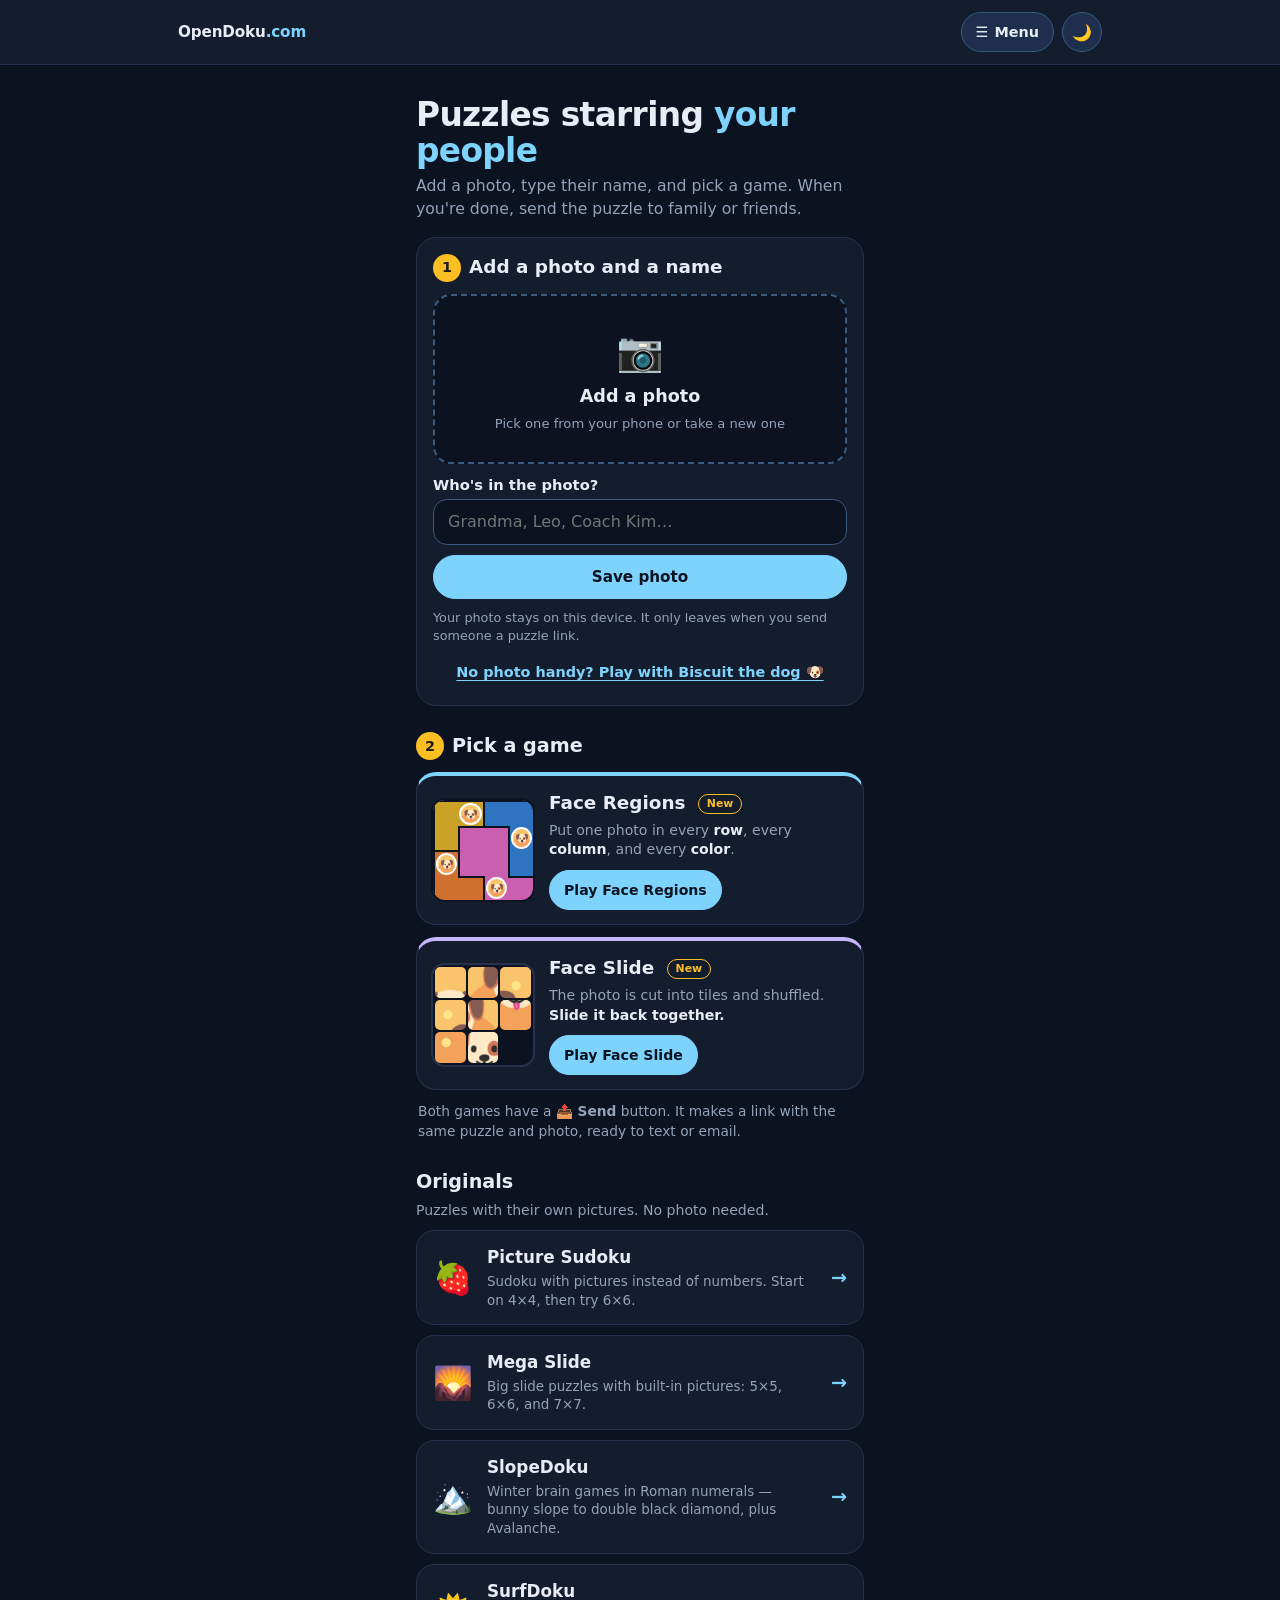
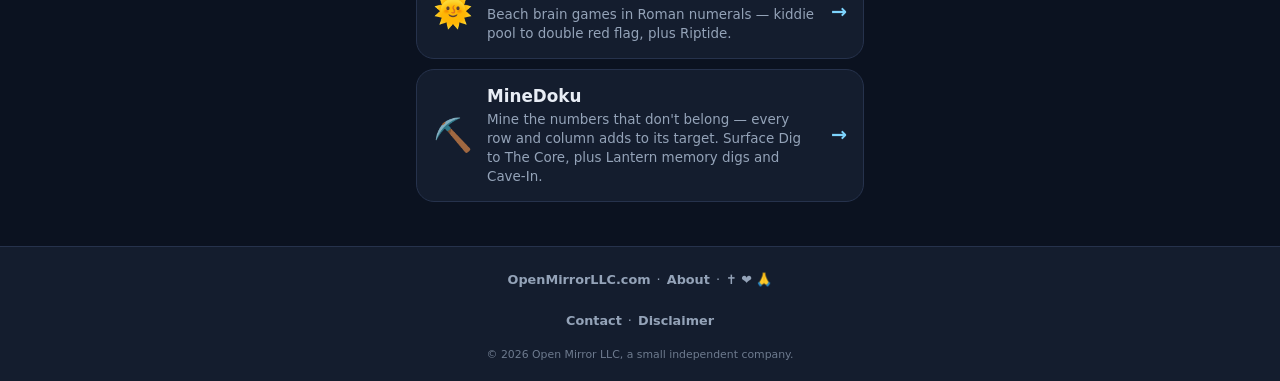
==== commit bfc0c1f0: "Footer: copyright joins line three Owner, 3 Nov 2026: add "© 2026 Open Mirror LLC" to every footer. " ====
--- a/index.html
+++ b/index.html
@@ -87,7 +87,7 @@
           <a href="/about/">About OpenDoku</a>
         </nav>
       </span>
-      <button id="themeBtn" class="roundbtn" title="Light / dark">🌙</button>
+      <button id="themeBtn" class="roundbtn" title="Light / dark" aria-label="Light or dark mode">🌙</button>
     </span>
   </div>
 </header>
@@ -204,7 +204,7 @@
       <p class="om-sub"><a href="/about/#contact">Contact</a> <span aria-hidden="true">·</span>
         <a href="/about/#disclaimer">Disclaimer</a></p>
     </nav>
-    <p class="om-legal">Open Mirror LLC is a small independent company.</p>
+    <p class="om-legal"><span style="display:inline-block">© 2026 Open Mirror LLC,</span> <span style="display:inline-block">a small independent company.</span></p>
   </div>
 </footer>
 
